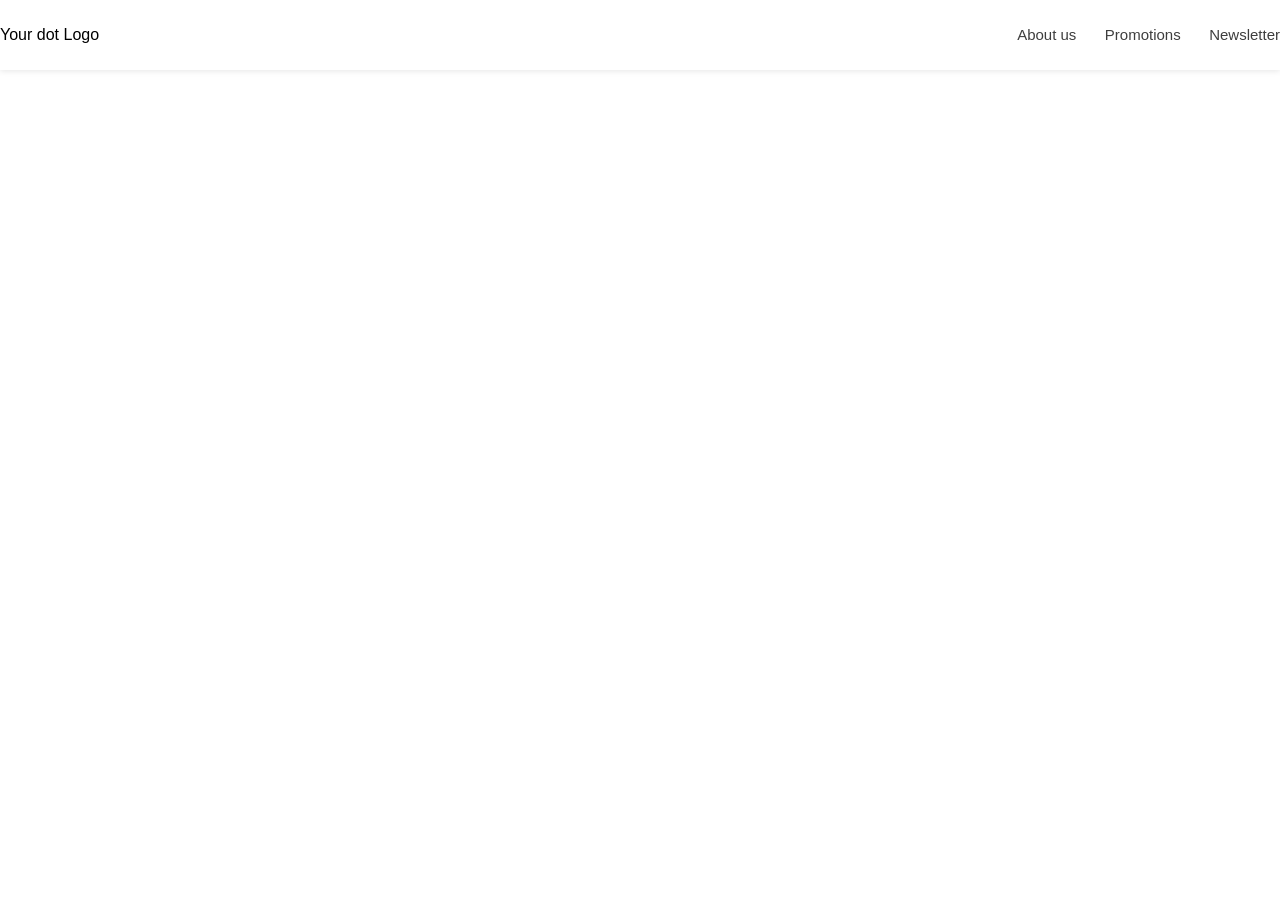
==== Setion 2/index.html @ 51a509e8 "Add Section 2" ====
<!DOCTYPE html>

<html lang="en">

    <head>
        <meta charset="UTF-8">
        <meta name="viewport" content="width=device-width, initial-scale=1.0">
        <title>Section 2</title>
        <link href="https://fonts.googleapis.com/css?family=Nunito:400,600&display=swap" rel="stylesheet">
        <link rel="stylesheet" href="css/styles.css">
    </head>

    <body>
        <div class="container">
            <header>
               <section class="logo">
                   <span>Your</span> 
                   <span>dot</span>
                   <span>Logo</span>
                </section>
                <nav>
                    <ul>
                        <li><a href="#">About us</a></li>
                        <li><a href="#">Promotions</a></li>
                        <li><a href="#">Newsletter</a></li>
                    </ul>
                </nav>
            </header>
    
            <article>
    
                <section id="title-section">
    
                </section>
                
                <section id="content-section">
    
                </section>
            
            </article>
    
            <footer>
    
            </footer>
            
        </div>

    </body>

</html>
---- Setion 2/css/styles.css ----
body {
    margin: 0;
    font-family: Arial;
}

.container {
    max-width: 1440px;
    margin: auto;
}

header {
    background-color: white;
    box-shadow: 0px 1px 6px 0px rgba(0, 0, 0, 0.10);
    color: black;
    display: flex;
    justify-content: space-between;
    align-items: center;
    height: 70px;
}

header ul li {
    display: inline-block;
}

ul {
    margin: 0px;
    padding: 0px;
}

header nav ul li a {
    color: var(--gray, #3E3E3E);
    font-size: 15px;
    margin-right: 24px;
    text-decoration: none;
}

header nav ul li:last-of-type a {
    margin-right: 0px;
}
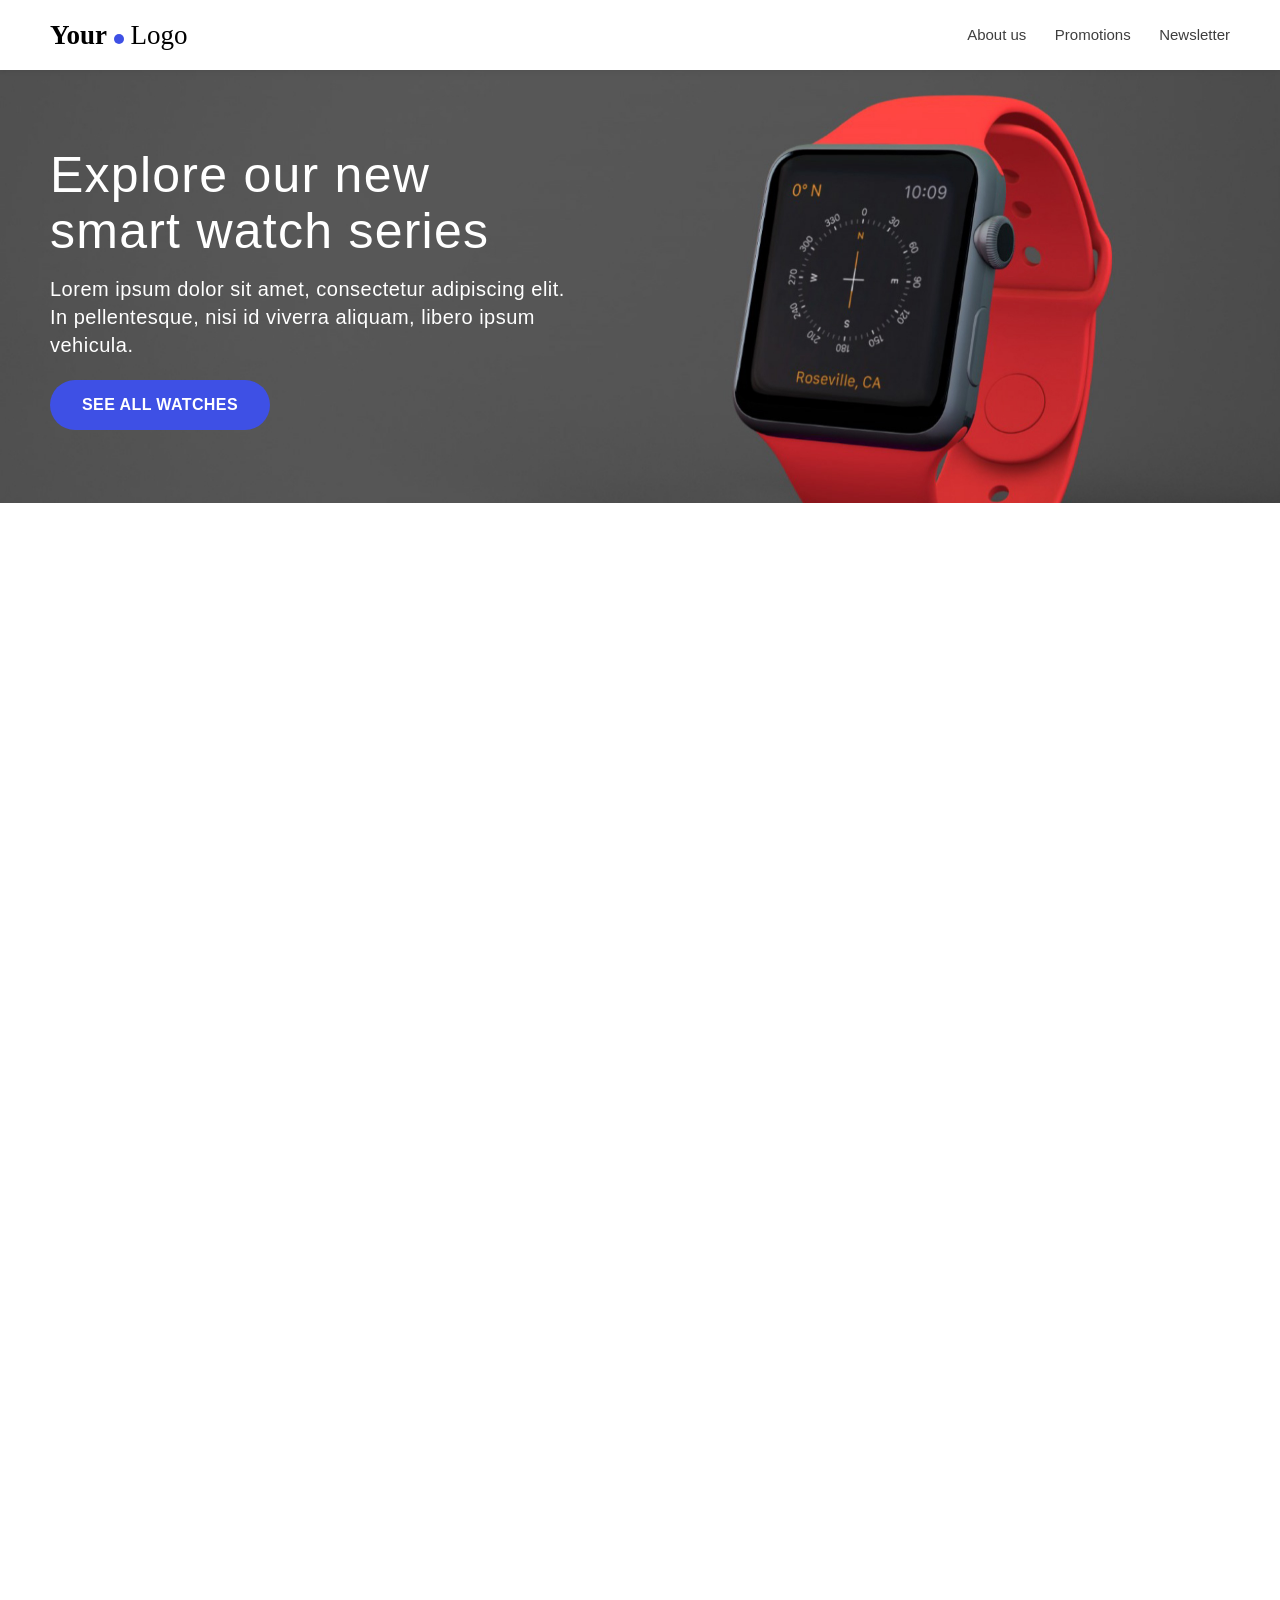
==== commit 449bdf68: "Add hero section" ====
--- a/Setion 2/index.html
+++ b/Setion 2/index.html
@@ -11,39 +11,53 @@
     </head>
 
     <body>
-        <div class="container">
-            <header>
-               <section class="logo">
-                   <span>Your</span> 
-                   <span>dot</span>
-                   <span>Logo</span>
-                </section>
-                <nav>
-                    <ul>
-                        <li><a href="#">About us</a></li>
-                        <li><a href="#">Promotions</a></li>
-                        <li><a href="#">Newsletter</a></li>
-                    </ul>
-                </nav>
-            </header>
-    
-            <article>
-    
-                <section id="title-section">
-    
-                </section>
-                
-                <section id="content-section">
-    
-                </section>
+        <header>
+            <div class="container">
+                <section class="logo">
+                    <span><strong>Your</strong></span> 
+                    <span class="dot"></span>
+                    <span>Logo</span>
+                 </section>
+                 <nav>
+                     <ul>
+                         <li><a href="#">About us</a></li>
+                         <li><a href="#">Promotions</a></li>
+                         <li><a href="#">Newsletter</a></li>
+                     </ul>
+                 </nav>
+            </div>
+        </header>
+
+        <section class="hero">
+            <img src="images/Hero_Large_Desktop.jpg" alt="hero image">
+            <div class="hero-content">
+                <div class="container">
+                    <h1>Explore our new smart watch series</h1>
+                    <p>
+                        Lorem ipsum dolor sit amet, consectetur adipiscing elit.
+                        In pellentesque, nisi id viverra aliquam, libero ipsum vehicula.
+                    </p>
+                    <button>SEE ALL WATCHES</button>
+                </div>
+            </div>
+        </section>
+
+        <article>
+
+            <section id="title-section">
+
+            </section>
             
-            </article>
-    
-            <footer>
-    
-            </footer>
-            
-        </div>
+            <section id="content-section">
+
+            </section>
+        
+        </article>
+
+        <footer>
+
+        </footer>
+        
 
     </body>
 
--- a/Setion 2/css/styles.css
+++ b/Setion 2/css/styles.css
@@ -1,21 +1,47 @@
 body {
     margin: 0;
     font-family: Arial;
+    height: 3000px;
+    padding-top: 70px;
 }
 
 .container {
-    max-width: 1440px;
+    max-width: 1180px;
     margin: auto;
+    padding: 0 16px;
+}
+header .container {
+    display: flex;
+    justify-content: space-between;
+    align-items: center;
+    height: 100%;
+}
+
+header .logo .dot{
+    background-color: #3E50E5;
+    width: 10px;
+    height: 10px;
+    display: inline-block;
+    vertical-align: center;
+    border-radius: 5px;
+
+}
+
+header .logo {
+    font-family: Heebo;
+    font-size: 27px;
 }
 
 header {
     background-color: white;
-    box-shadow: 0px 1px 6px 0px rgba(0, 0, 0, 0.10);
-    color: black;
-    display: flex;
-    justify-content: space-between;
-    align-items: center;
+    box-shadow: 0px 0px 6px 0px rgba(0, 0, 0, 0.10);
+    color: black;    
     height: 70px;
+    position: fixed;
+    top: 0;
+    left: 0;
+    width: 100%;
+    z-index: 100;
 }
 
 header ul li {
@@ -36,4 +62,64 @@
 
 header nav ul li:last-of-type a {
     margin-right: 0px;
+}
+
+.hero img {
+    width: 100%;
+    height: auto;
+}
+
+section.hero {
+    position: relative;
+}
+
+.hero-content {
+    position: absolute;
+    top: 0;
+    left :0;
+    height: 100%;
+    width: 100%;
+}
+
+section.hero .container {
+    height: 100%;
+    display: flex;
+    flex-direction: column;
+    justify-content: center;
+}
+
+.hero-content  h1 {
+    max-width: 500px;
+    color: #FFF;
+    font-size: 50px;
+    letter-spacing: 1.25px;
+    line-height: 56px;
+    margin-bottom: 16px;
+    margin-top: 0;
+    font-weight: normal;
+}
+
+.hero-content p {
+    max-width: 518px;
+    font-weight: 300;
+    color: #FFF;
+    font-size: 20px;
+    letter-spacing: 0.5px;
+    line-height: 28px;
+    margin-bottom: 21px;
+    margin-top: 0;
+}
+
+.hero-content button {
+    height: 50px;
+    width: 220px;
+    border-radius: 92px;
+    background-color: #3E50E5;
+    color: #FFF;
+    font-size: 16px;
+    font-weight: 700;
+    letter-spacing: 0.4px;
+    line-height: 24px;
+    text-align: center;
+    border: none;
 }
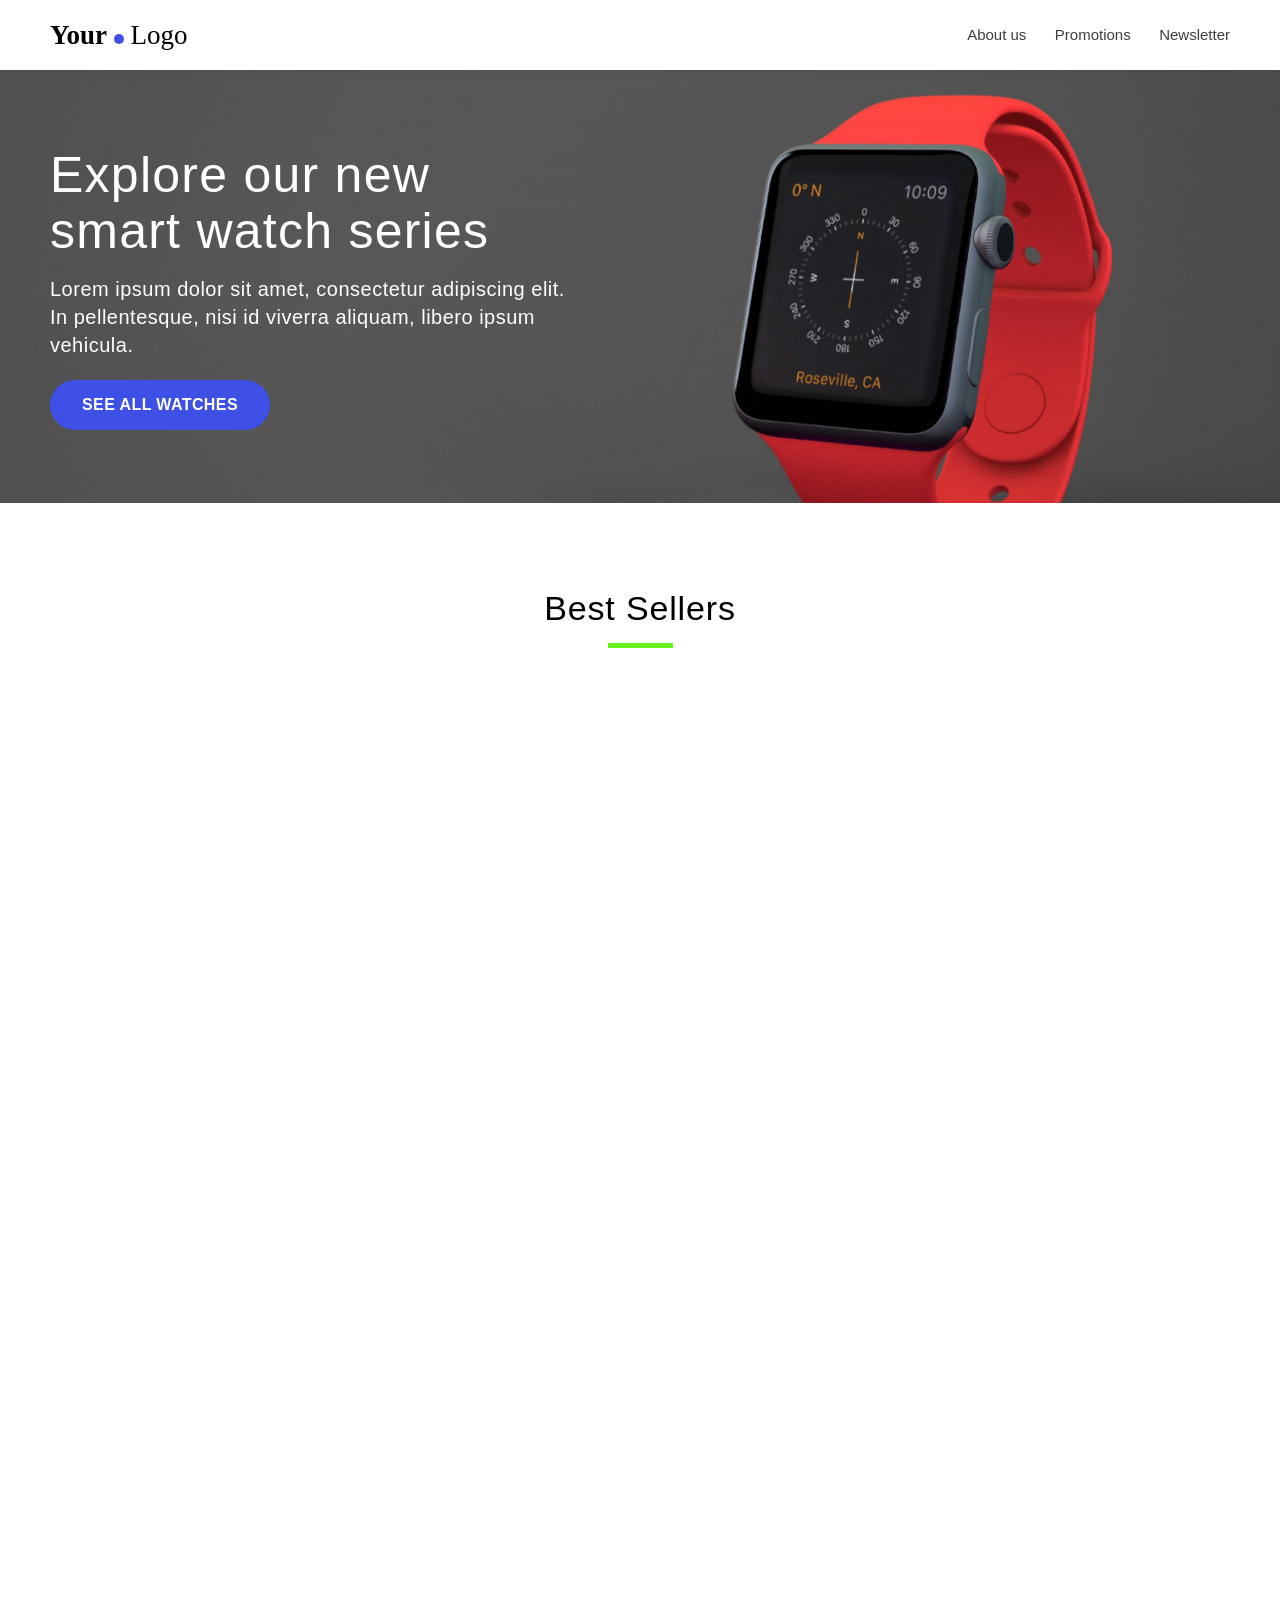
==== commit 7d6aff37: "start best seller section" ====
--- a/Setion 2/index.html
+++ b/Setion 2/index.html
@@ -42,17 +42,25 @@
             </div>
         </section>
 
-        <article>
+        <section class="best-sellers">
+            <h2>
+                Best Sellers
+            </h2>
+            <hr>
 
-            <section id="title-section">
+            <div class="product-slider">
+                <div class="product">
 
-            </section>
-            
-            <section id="content-section">
+                </div>
+                <div class="product">
+                    
+                </div>
+                <div class="product">
+                    
+                </div>
+            </div>
 
-            </section>
-        
-        </article>
+        </section>
 
         <footer>
 
--- a/Setion 2/css/styles.css
+++ b/Setion 2/css/styles.css
@@ -71,6 +71,7 @@
 
 section.hero {
     position: relative;
+    margin-bottom: 80px;
 }
 
 .hero-content {
@@ -122,4 +123,20 @@
     line-height: 24px;
     text-align: center;
     border: none;
+}
+
+.best-sellers h2 {
+    text-align: center;
+    font-size: 34px;
+    letter-spacing: 0.85px;
+    line-height: 42px;
+    font-weight: normal;
+    margin: 0 0 14px 0;
+}
+
+.best-sellers hr {
+    width: 65px;
+    border: none;
+    border-top: 5px solid #67F11D;
+    
 }
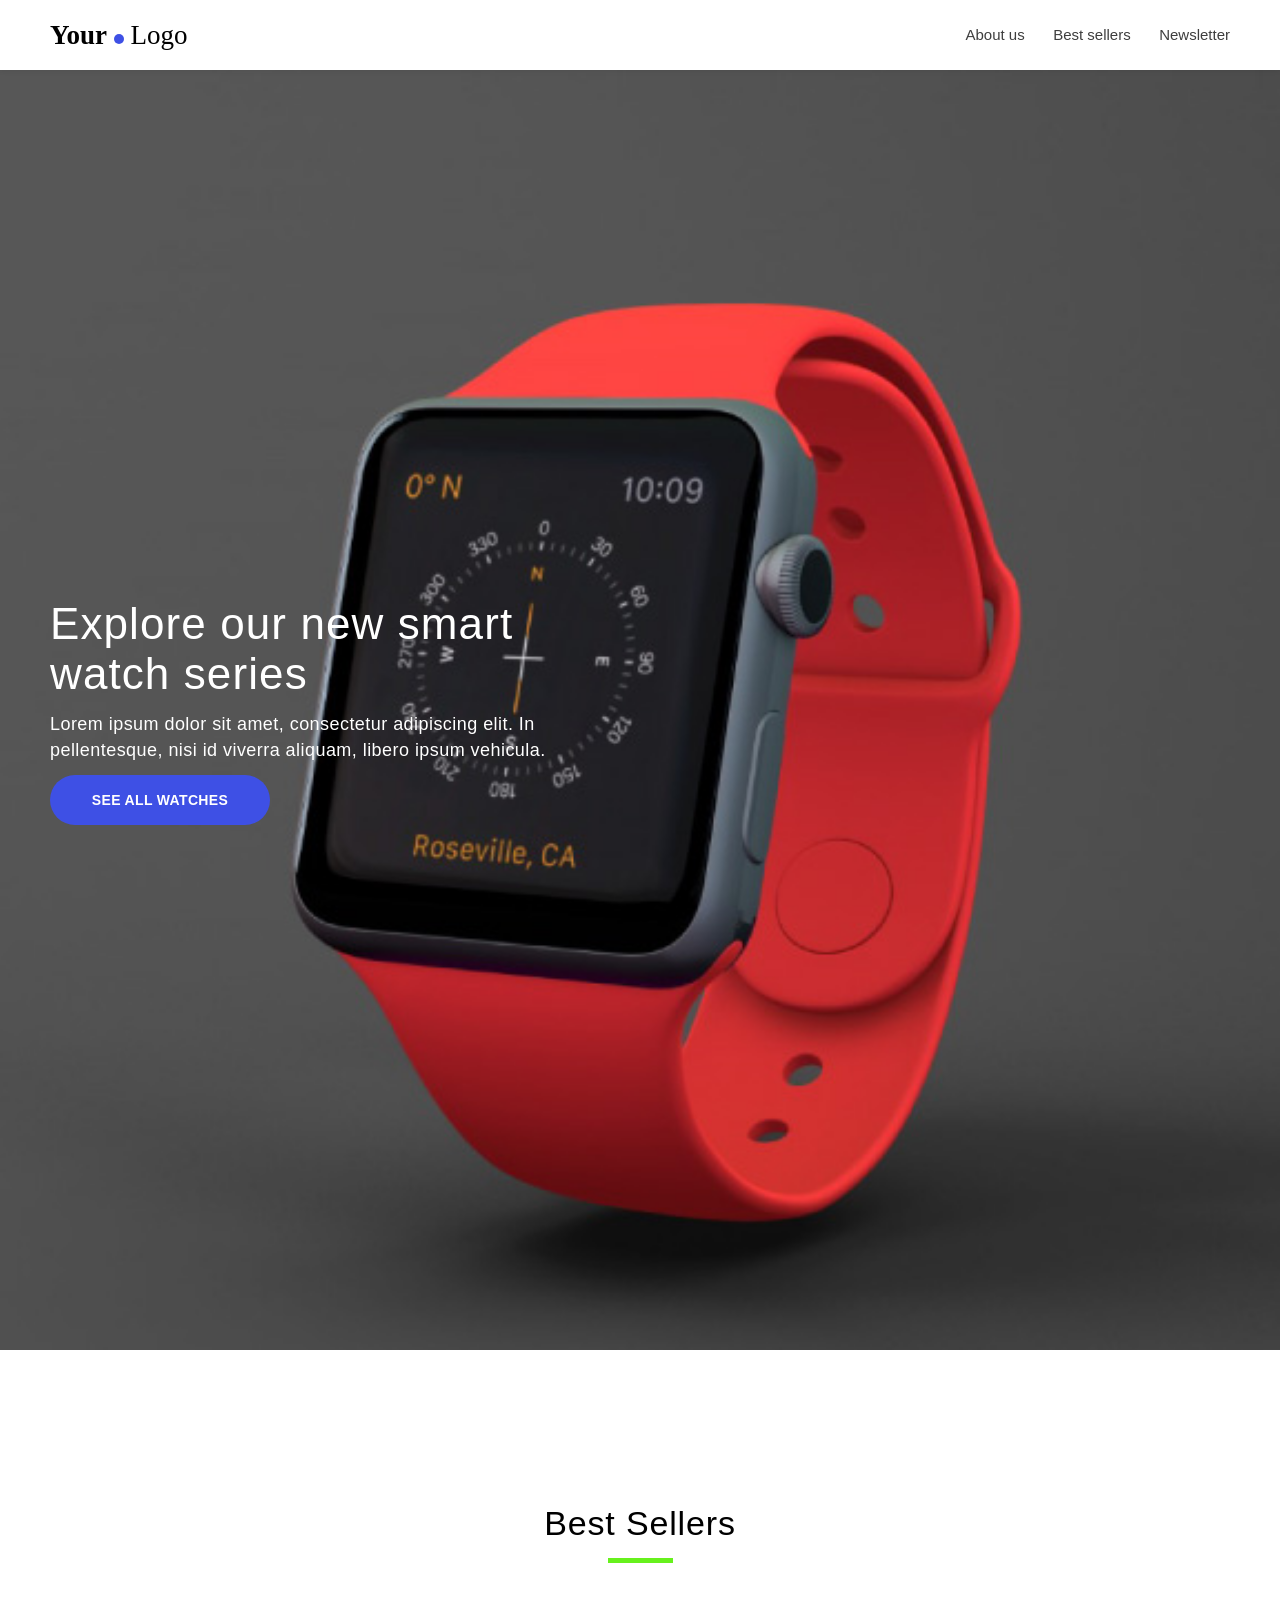
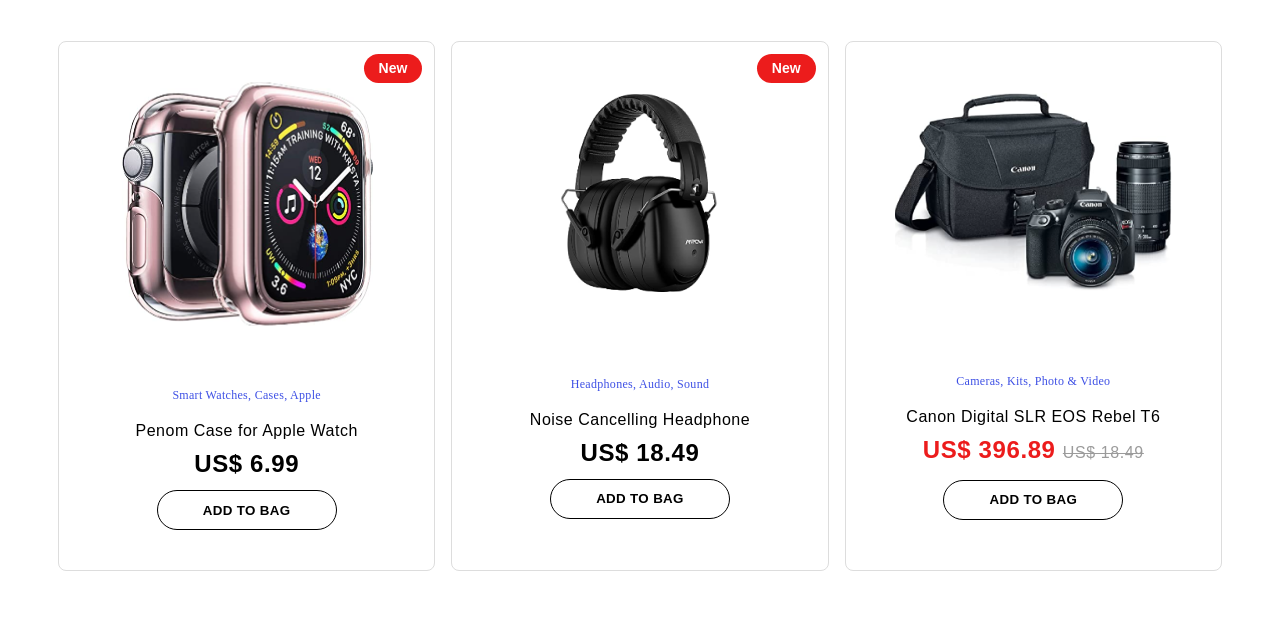
==== commit fcb5059a: "Finish setction 2 and 3" ====
--- a/Setion 2/index.html
+++ b/Setion 2/index.html
@@ -18,18 +18,24 @@
                     <span class="dot"></span>
                     <span>Logo</span>
                  </section>
-                 <nav>
+                 <nav> 
                      <ul>
+                         <li class="menu-icon"><img src="images/menu_icon.png" alt="menu icon"></li>
                          <li><a href="#">About us</a></li>
-                         <li><a href="#">Promotions</a></li>
-                         <li><a href="#">Newsletter</a></li>
+                         <li><a href="#best-sellers">Best sellers</a></li>
+                         <li><a href="#newsletter">Newsletter</a></li>
                      </ul>
                  </nav>
             </div>
         </header>
 
         <section class="hero">
-            <img src="images/Hero_Large_Desktop.jpg" alt="hero image">
+            <picture>
+                <source media="(max-width: 576px)" srcset="images/Hero_Mobile.jpg">
+                <source media="(max-width: 960px)" srcset="images/Hero_Tablet.jpg">
+                <source media="(max-width: 1440px)" srcset="images/Hero_Desktop.jpg">
+                <img src="images/Hero_Large_Desktop.jpg" alt="hero image - smart watch">
+            </picture>
             <div class="hero-content">
                 <div class="container">
                     <h1>Explore our new smart watch series</h1>
@@ -42,28 +48,111 @@
             </div>
         </section>
 
-        <section class="best-sellers">
+        <section class="best-sellers" id="best-sellers">
             <h2>
                 Best Sellers
             </h2>
             <hr>
 
             <div class="product-slider">
-                <div class="product">
-
-                </div>
-                <div class="product">
-                    
-                </div>
-                <div class="product">
-                    
+                <div class="container">
+                    <div class="product new">
+                        <div class="product-picture">
+                            <img src="images/watch.png" alt="watch">
+                        </div>
+                        <div class="product-info">
+                            <h5 class="categories">Smart Watches, Cases, Apple</h5>
+                            <h4 class="title">Penom Case for Apple Watch</h4>
+                            <h3 class="price">
+                                <span>US$ 6.99</span>
+                            </h3>
+                            <button>Add to bag</button>
+                        </div>
+                    </div>
+                    <div class="product new">
+                        <div class="product-picture">
+                            <img src="images/headphones.png" alt="headphones">
+                        </div>
+                        <div class="product-info">
+                            <h5 class="categories">Headphones, Audio, Sound</h5>
+                            <h4 class="title">Noise Cancelling Headphone</h4>
+                            <h3 class="price">
+                                <span>US$ 18.49</span>
+                            </h3>
+                            <button>Add to bag</button>
+                        </div>
+                    </div>
+                    <div class="product">
+                        <div class="product-picture">
+                            <img src="images/camera.png" alt="camera">
+                        </div>
+                        <div class="product-info">
+                            <h5 class="categories">Cameras, Kits, Photo & Video</h5>
+                            <h4 class="title">Canon Digital SLR EOS Rebel T6</h4>
+                            <h3 class="price">
+                                <span class="discounted-price">US$ 396.89</span>
+                                <span class="orginal-price">US$ 18.49</span>
+                            </h3>
+                            <button>Add to bag</button>
+                        </div>
+                    </div>
                 </div>
             </div>
+        </section>
 
+        <section class="newsletter" id="newsletter">
+            <h3>Newsletter signup</h3>
+            <p>Subscribe now and don't miss a single deal!</p>
+            <form>
+                <input type="email" name="email" placeholder="Your email...">
+                <button>Subscribe</button>
+            </form>
         </section>
 
         <footer>
+            <div class="bottom-nav">
+                <div class="container">
+                    <ul>
+                        <li class="list-title">Categories</li>
+                        <li><a href="#">Watches</a></li>
+                        <li><a href="#">Cameras</a></li>
+                        <li><a href="#">Phones</a></li>
+                        <li><a href="#">Tablets</a></li>
+                        <li><a href="#">Computers</a></li>
+                    </ul>
 
+                    <ul>
+                        <li class="list-title">About Us</li>
+                        <li><a href="#">Our Story</a></li>
+                        <li><a href="#">Press</a></li>
+                        <li><a href="#">Blog</a></li>
+                        <li><a href="#">Awards</a></li>
+                        <li><a href="#">Stores</a></li>
+                    </ul>
+
+                    <ul>
+                        <li class="list-title">Social Media</li>
+                        <li><a href="#">Facebook</a></li>
+                        <li><a href="#">Linkedin</a></li>
+                        <li><a href="#">Instagram</a></li>
+                        <li><a href="#">Twitter</a></li>
+                        <li><a href="#">Youtube</a></li>
+                    </ul>
+
+                    <ul>
+                        <li class="list-title">Customer Service</li>
+                        <li><a href="#">Live Chat</a></li>
+                        <li><a href="#">Contact Us</a></li>
+                        <li><a href="#">Terms & Conditions</a></li>
+                        <li><a href="#">Delivery & Returns</a></li>
+                        <li><a href="#">Finance</a></li>
+                    </ul>
+
+                </div>
+            </div>
+            <div class="copyright-text">
+                2020 &copy; All Rights Reserved
+            </div>
         </footer>
         
 
--- a/Setion 2/css/styles.css
+++ b/Setion 2/css/styles.css
@@ -1,7 +1,6 @@
 body {
     margin: 0;
     font-family: Arial;
-    height: 3000px;
     padding-top: 70px;
 }
 
@@ -58,6 +57,20 @@
     font-size: 15px;
     margin-right: 24px;
     text-decoration: none;
+}
+
+header nav ul li.menu-icon {
+    display: none;
+}
+
+header nav ul li.menu-icon img {
+    vertical-align: middle;
+    width: 24px;
+    height: auto;
+}
+
+header nav ul li a:hover {
+    color: #3E50E5;
 }
 
 header nav ul li:last-of-type a {
@@ -125,6 +138,11 @@
     border: none;
 }
 
+.hero-content button:hover {
+    background-color: #FFF;
+    color: #3E50E5;
+}
+
 .best-sellers h2 {
     text-align: center;
     font-size: 34px;
@@ -139,4 +157,625 @@
     border: none;
     border-top: 5px solid #67F11D;
     
+}
+
+section.best-sellers .product-slider {
+    margin-top: 76px;
+}
+
+section.best-sellers .product-slider .container {
+    display: flex;
+    justify-content: space-around;
+    padding: 8px;
+}
+
+section.best-sellers .product-slider .product {
+    border: 1px solid #DDD;
+    border-radius: 8px;
+    width: 33%;
+    text-align: center;
+    margin: 0 8px;
+    padding: 40px;
+    position: relative;
+    display: flex;
+    flex-direction: column;
+    justify-content: space-around;
+}
+
+section.best-sellers .product-slider .product img {
+    max-width: 100%;
+}
+
+section.best-sellers .product-slider .product.new::before {
+    content: "New";
+    background-color: #EC1C1C;
+    position: absolute;
+    top: 12px;
+    right: 12px;
+    color: #FFF;
+    font-size: 14px;
+    font-weight: 700;
+    line-height: 21px;
+    text-align: center;
+    padding: 4px 15px;
+    border-radius: 40px;
+}
+
+section.best-sellers .product-slider .product .product-info {
+    margin-top: 50px;
+}
+
+section.best-sellers .product-slider .product .product-info .categories {
+    color: #3E50E5;
+    font-family: Heebo;
+    font-size: 14px;
+    font-weight: 400;
+    line-height: 30px;
+    margin-bottom: 8px;
+    margin-top: 0;
+}
+
+section.best-sellers .product-slider .product .product-info .title {
+    font-size: 20px;
+    margin-bottom: 6px;
+    font-weight: 400;
+    margin-top: 0;
+}
+
+section.best-sellers .product-slider .product .product-info .price {
+    font-size: 28px;
+    font-weight: 700;
+    margin-bottom: 16px;
+    margin-top: 0;
+}
+
+section.best-sellers .product-slider .product .product-info .price .discounted-price {
+    color: #EC1C1C;
+
+}
+
+section.best-sellers .product-slider .product .product-info .price .orginal-price {
+    color: #9B9B9B;
+    font-weight: 400;
+    font-size: 16px;
+    line-height: 30px;
+    text-decoration: line-through;
+}
+
+section.best-sellers .product-slider .product .product-info button {
+    height: 50px;
+    width: 220px;
+    border: 1px solid #000;
+    border-radius: 200px;
+    text-transform: uppercase;
+    font-weight: 700;
+    letter-spacing: 0.4px;
+    line-height: 24px;
+    background-color: #FFF;
+}
+
+section.best-sellers .product-slider .product:hover .product-info button {
+    background-color: #3E50E5;
+    color: #FFF;
+}
+
+section.newsletter {
+    background-color: rgba(200,200,200,0.18);
+    max-width: 955px;
+    text-align: center;
+    padding: 72px 0;
+    margin: 80px auto;
+}
+
+section.newsletter h3 {
+    font-size: 24px;
+    letter-spacing: 0.6px;
+    line-height: 42px;
+    font-weight: normal;
+    margin-top: 0;
+    margin-bottom: 10px;
+}
+
+section.newsletter p {
+    font-size: 16px;
+    letter-spacing: 0.4px;
+    line-height: 42px;
+    margin-top: 0;
+    margin-bottom: 20px;
+}
+
+section.newsletter form {
+    display: flex;
+    justify-content: center;
+}
+
+section.newsletter form input {
+    height: 50px;
+    width: 326px;
+    max-width: 80%;
+    border-radius: 60px 0 0 60px;
+    box-sizing: border-box;
+    border: 1px solid #3E3E3E;
+    border-right: none;
+    color: #3E3E3E;
+    font-family: Heebo;
+    font-size: 14px;
+    letter-spacing: 0.35px;
+    line-height: 21px;
+    padding-left: 22px;
+}
+
+section.newsletter form button {
+    height: 50px;
+    width: 145px;
+    max-width: 20%;
+    box-sizing: border-box;
+    border-radius: 0 60px 60px 0;
+    background-color: #3E50E5;
+    border: 1px solid #3E50E5;
+    color: #FFF;
+    font-size: 14px;
+    letter-spacing: 0.35px;
+    line-height: 21px;
+    text-transform: uppercase;
+    cursor: pointer;
+
+}
+
+section.newsletter form button:hover {
+    background-color: #FFF;
+    color: #3E50E5;
+}
+
+footer .bottom-nav {
+    padding: 60px 0;
+    background-color: #3E3E3E;
+}
+
+footer .bottom-nav .container {
+    max-width: 955px;
+    display: flex;
+    justify-content: space-between;
+}
+
+footer .bottom-nav ul {
+    list-style: none;
+}
+
+footer .bottom-nav ul li a {
+    color: #E0E0E0;
+    font-size: 16px;
+    letter-spacing: 0.4px;
+    line-height: 22px;
+    margin-top: 0;
+    margin-bottom: 10px;
+    text-decoration: none;
+    display: block;
+}
+
+footer .bottom-nav ul li a:hover {
+    color: #3E50E5;
+}
+
+footer .bottom-nav ul li.list-title {
+    font-size: 20px;
+    font-weight: 700;
+    letter-spacing: 0.5px;
+    line-height: 26px;
+    margin-top: 0;
+    margin-bottom: 20px;
+    color: #FFF;
+}
+
+footer .copyright-text {
+    color: white;
+    background-color: #2B2B2B;
+    height: 60px;
+    display: flex;
+    align-items: center;
+    justify-content: center;
+    font-size: 16px;
+    letter-spacing: 0.4px;
+    line-height: 22px;
+}
+
+@media screen and (max-width: 1440px) {
+    .container {
+        width: 1180px;
+    }
+
+    body {
+        padding-top: 70px;
+    }
+
+    header {
+        height: 70px;
+    }
+
+    .hero-content h1 {
+        font-size: 44px;
+        letter-spacing: 1.1px;
+        line-height: 50px;
+        margin-bottom: 12px;
+    }
+    
+    .hero-content p {
+        font-size: 18px;
+        letter-spacing: 0.45px;
+        line-height: 26px;
+        margin-bottom: 12px;
+    }
+    
+    .hero-content button {
+        font-size: 14px;
+        letter-spacing: 0.35px;
+        line-height: 21px;
+        
+    }
+
+    section.best-sellers {
+        padding-top: 70px;
+    }
+    
+    section.best-sellers h2 {
+        line-height: 38px;
+        margin: 0 0 16px 0;
+    }
+
+    section.best-sellers .product-slider {
+        margin-top: 70px;
+    }
+    
+    
+    section.best-sellers .product-slider .product .product-info .categories {
+        font-size: 12px;
+        letter-spacing: 0.3px;
+        line-height: 30px;
+
+    }
+    
+    section.best-sellers .product-slider .product .product-info .title {
+        font-size: 16px;
+        letter-spacing: 0.5px;
+        line-height: 26px;
+        
+    }
+    
+    section.best-sellers .product-slider .product .product-info .price {
+        font-size: 24px;
+        font-weight: 700;
+        letter-spacing: 0.6px;
+        margin-bottom: 12px;
+    }
+    
+    section.best-sellers .product-slider .product .product-info .price .original-price {
+        font-size: 14px;
+        letter-spacing: 0.35px;
+        line-height: 30px;
+        display: block;
+        line-height: 16px;
+    }
+    
+    section.best-sellers .product-slider .product .product-info button {
+        height: 40px;
+        width: 180px;
+        letter-spacing: 0.35px;
+        line-height: 21px;
+    }
+
+    section.newsletter {
+        width: 881px;
+        max-width: 100%;
+        padding: 50px 0;
+        margin: 70px auto;
+    }
+    
+    section.newsletter h3 {
+        font-size: 22px;
+        letter-spacing: 0.55px;
+        line-height: 42px;
+    }
+    
+    section.newsletter p {
+        font-size: 14px;
+        letter-spacing: 0.35px;
+        line-height: 42px;
+        margin-bottom: 15px;
+    }
+    
+    section.newsletter form input {
+        font-size: 12px;
+        letter-spacing: 0.3px;
+        line-height: 18px;
+    }
+    
+    section.newsletter form button {
+        font-size: 12px;
+        letter-spacing: 0.3px;
+        line-height: 18px;
+    }
+
+    footer .bottom-nav {
+        padding: 50px 0;
+    }
+    
+    footer .bottom-nav .container {
+        max-width: 90%;
+    }
+    
+    footer .bottom-nav ul li a {
+        font-size: 14px;
+        letter-spacing: 0.35px;
+        line-height: 22px;
+    }
+    
+    footer .bottom-nav ul li.list-title {
+        font-size: 16px;
+        letter-spacing: 0.5px;
+        line-height: 26px;
+        margin-bottom: 12px;
+    }
+    
+    footer .copyright-text {
+        height: 50px;
+        font-size: 14px;
+        letter-spacing: 0.35px;
+        line-height: 22px;
+        text-align: center;
+    }
+}
+
+@media screen and (max-width: 960px) {
+
+    .container {
+        max-width: 92%;
+    }
+
+    header .logo {
+        font-size: 24px;
+    }
+
+    header nav ul li {
+        display: none;
+    }
+    
+    header nav ul li.menu-icon {
+        display: inline-block;
+    }
+
+    .hero-content h1 {
+        font-size: 40px;
+        letter-spacing: 1px;
+        line-height: 46px;
+    }
+    
+    .hero-content p {
+        font-size: 16px;
+        letter-spacing: 0.4px;
+        line-height: 24px;
+    }
+    
+    .hero-content button {
+        font-size: 14px;
+        letter-spacing: 0.35px;
+        line-height: 21px;
+        width: 196px;
+        
+    }
+
+    section.best-sellers {
+        padding-top: 50px;
+    }
+    
+    section.best-sellers h2 {
+        font-size: 28px;
+        letter-spacing: 0.7px;
+        line-height: 38px;
+        margin: 0 0 12px 0;
+    }
+
+    section.best-sellers .product-slider {
+        margin-top: 48px;
+    }
+
+    section.best-sellers .container {
+        flex-wrap: wrap;
+        justify-content: center;
+    }
+
+    section.best-sellers .product-slider .product {
+        min-width: 220px; 
+        margin: 17px 8px;
+    }
+
+    section.best-sellers .product-slider .product .product-info .categories {
+        font-size: 12px;
+        letter-spacing: 0.3px;
+        line-height: 30px;
+        margin-bottom: 5px;
+    }
+    
+    section.best-sellers .product-slider .product .product-info .title {
+        font-size: 13px;
+        letter-spacing: 0.5px;
+        line-height: 18px;
+        margin-bottom: 8px;
+    }
+    
+    section.best-sellers .product-slider .product .product-info .price {
+        font-size: 16px;
+        letter-spacing: 0.4px;
+        line-height: 30px;
+    }
+    
+    section.best-sellers .product-slider .product .product-info .price .original-price {
+        font-size: 9px;
+        letter-spacing: 0.23px;
+        line-height: 30px;
+        display: block;
+        line-height: 14px;
+    }
+    
+    section.best-sellers .product-slider .product .product-info button {
+        height: 36px;
+        width: 193px;
+        font-size: 12px;
+        letter-spacing: 0.3px;
+        line-height: 18px;
+    }
+
+    section.best-sellers .product-slider .product.new::before {
+        font-size: 11px;
+        font-weight: 700;
+        letter-spacing: 0.27px;
+        padding: 0px 12px;
+    }
+
+    section.newsletter {
+        width: 100%;
+        max-width: 100%;
+        padding: 50px 0;
+        margin: 50px auto;
+    }
+    
+    section.newsletter h3 {
+        font-size: 22px;
+        letter-spacing: 0.55px;
+        line-height: 42px;
+    }
+    
+    section.newsletter p {
+        font-size: 14px;
+        letter-spacing: 0.35px;
+        line-height: 42px;
+    }
+
+    footer .bottom-nav {
+        padding: 50px 0;
+    }
+    
+    footer .bottom-nav .container {
+        max-width: 90%;
+    }
+}
+
+@media screen and (max-width: 576px) {
+    header .logo {
+        font-size: 18px;
+    }
+
+    header .logo .blue-dot {
+        width: 7px;
+        height: 7px;
+    }
+
+    .hero-content {
+        position: static;
+    }
+
+    .hero-content h1 {
+        color: #000;
+        font-size: 32px;
+        letter-spacing: 0.8px;
+        line-height: 38px;
+        text-align: center;
+        margin-bottom: 32px;
+        margin-top: 27px;
+    }
+    
+    .hero-content p {
+        display: none;
+    }
+    
+    .hero-content button {
+        font-size: 14px;
+        letter-spacing: 0.35px;
+        line-height: 21px;
+        width: 196px;
+        margin: auto;
+        
+    }
+
+    section.best-sellers {
+        padding-top: 64px;
+    }
+    
+    section.best-sellers .product-slider .product {
+        width: 82%;
+        max-width: 360px;
+    }
+
+    section.best-sellers h2 {
+        font-size: 36px;
+        letter-spacing: 0.6px;
+        line-height: 38px;
+        margin: 0 0 16px 0;
+    }
+
+    section.best-sellers hr {
+        border-top: 4px solid #67F11D;
+        width: 40px;
+    }
+
+    section.best-sellers .product-slider {
+        margin-top: 42px;
+    }
+    
+    section.best-sellers .product-slider .product .product-info .categories {
+        margin-bottom: 7px;
+    }
+    
+    section.best-sellers .product-slider .product .product-info .title {
+        font-size: 14px;
+        letter-spacing: 0.54px;
+        line-height: 18px;
+    }
+    
+    section.best-sellers .product-slider .product .product-info .price {
+        font-size: 20px;
+        font-weight: 700;
+        letter-spacing: 0.5px;
+    }
+    
+    section.best-sellers .product-slider .product .product-info .price .original-price {
+        font-size: 11px;
+        letter-spacing: 0.28px;
+        line-height: 20px;
+    }
+    
+    section.best-sellers .product-slider .product .product-info button {
+        height: 36px;
+        width: 146px;
+        font-size: 12px;
+        letter-spacing: 0.3px;
+        line-height: 18px;
+    }
+
+    section.newsletter {
+        padding: 44px 0;
+        margin: 60px auto;
+    }
+
+    section.newsletter form input {
+        max-width: 65%;
+    }
+    
+    section.newsletter form button {
+        max-width: 35%;
+    }
+
+    footer .bottom-nav .container {
+        flex-direction: column;
+        align-items: center;
+    }
+
+    footer .bottom-nav ul {
+        text-align: center;
+        margin-bottom: 32px;
+    }
+
+    footer .bottom-nav ul:last-of-type {
+        margin-bottom: 0;
+    }
+
 }
